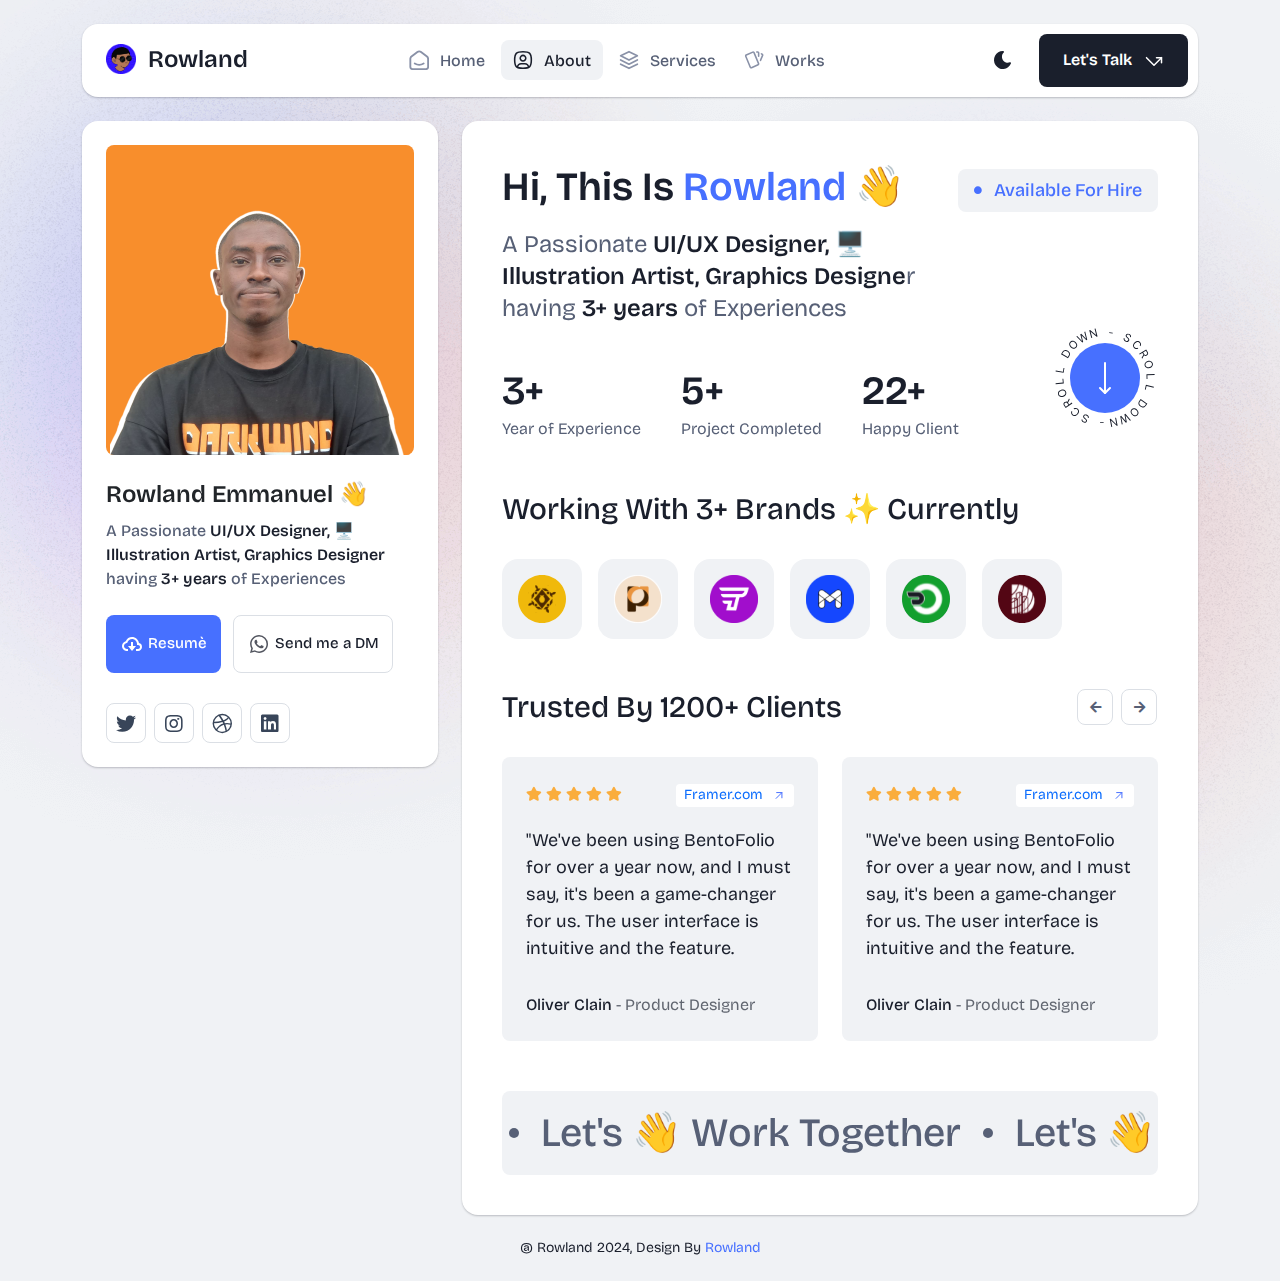
==== about.html @ 6516e1ca "New Portfolio" ====
<!DOCTYPE html>
<html lang="en">
	
	<head>
		<meta charset="UTF-8">
		<meta http-equiv="X-UA-Compatible" content="IE=edge">
		<title>Rowland Emmanuel - Creative Designer</title>
		<meta name="description"
			content=" Emmanuel Rowland - CO Founder Nexpal Nigeria, UI UX Designer, Illustration Artist, Graphics Designer">
		<meta name="viewport" content="width=device-width, initial-scale=1">

		<link rel="shortcut icon" type="image/x-icon" href="assets/img/favicon.png">
		<!-- Place favicon.ico in the root directory -->

		<!-- CSS here -->
		<link rel="stylesheet" href="assets/css/bootstrap.min.css">
		<link rel="stylesheet" href="assets/fontawsome/css/all.min.css">
		<link rel="stylesheet" href="assets/fontawsome/css/fontawesome.min.css">
		<link rel="stylesheet" href="assets/css/slick.css">
		<link rel="stylesheet" href="assets/css/magnific-popup.css">
		<link rel="stylesheet" href="assets/css/style.css">
		<link rel="stylesheet" href="assets/css/responsive.css">
	</head>

	<body>
		<div id="page-content">
			<!-- header part start -->
			<header class="header-area">
				<nav class="navbar">
					<div class="container">
						<div class="menu-container">
							<div class="logo">
								<a class="navbar-brand me-0" href="index.html">
									<img src="assets/img/logo.png" width="30px" alt="">
									<span>Rowland</span>
								</a>
							</div>
							<div class="navbar-main d-flex flex-grow-1">
								<div class="logo inner-logo d-block d-xl-none">
									<a class="navbar-brand me-0" href="index.html">
										<svg width="24" height="24" viewBox="0 0 24 24" fill="none"
											xmlns="http://www.w3.org/2000/svg">
											<path
												d="M0 1.5C0 1.10218 0.158035 0.720644 0.43934 0.43934C0.720644 0.158035 1.10218 0 1.5 0L9 0C9.39782 0 9.77936 0.158035 10.0607 0.43934C10.342 0.720644 10.5 1.10218 10.5 1.5V22.5C10.5 22.8978 10.342 23.2794 10.0607 23.5607C9.77936 23.842 9.39782 24 9 24H1.5C1.10218 24 0.720644 23.842 0.43934 23.5607C0.158035 23.2794 0 22.8978 0 22.5V1.5ZM13.5 1.5C13.5 1.10218 13.658 0.720644 13.9393 0.43934C14.2206 0.158035 14.6022 0 15 0L22.5 0C22.8978 0 23.2794 0.158035 23.5607 0.43934C23.842 0.720644 24 1.10218 24 1.5V9C24 9.39782 23.842 9.77936 23.5607 10.0607C23.2794 10.342 22.8978 10.5 22.5 10.5H15C14.6022 10.5 14.2206 10.342 13.9393 10.0607C13.658 9.77936 13.5 9.39782 13.5 9V1.5ZM13.5 15C13.5 14.6022 13.658 14.2206 13.9393 13.9393C14.2206 13.658 14.6022 13.5 15 13.5H22.5C22.8978 13.5 23.2794 13.658 23.5607 13.9393C23.842 14.2206 24 14.6022 24 15V22.5C24 22.8978 23.842 23.2794 23.5607 23.5607C23.2794 23.842 22.8978 24 22.5 24H15C14.6022 24 14.2206 23.842 13.9393 23.5607C13.658 23.2794 13.5 22.8978 13.5 22.5V15Z"
												class="logo-icon" />
										</svg>
										<span>Rowland</span>
									</a>
								</div>
								<ul class="navbar-info mx-auto">
									<li class="nav-item">
										<a class="nav-link " aria-current="page" href="index.html">
											<svg class="nav-icon" viewBox="0 0 15 15" fill="none"
												xmlns="http://www.w3.org/2000/svg">
												<path
													d="M13.475 4.92481L9.03083 1.46814C8.64082 1.16473 8.1608 1 7.66667 1C7.17254 1 6.69251 1.16473 6.3025 1.46814L1.8575 4.92481C1.59037 5.13254 1.37424 5.39858 1.22563 5.7026C1.07701 6.00662 0.99984 6.34058 1 6.67897V12.679C1 13.121 1.17559 13.5449 1.48816 13.8575C1.80072 14.17 2.22464 14.3456 2.66667 14.3456H12.6667C13.1087 14.3456 13.5326 14.17 13.8452 13.8575C14.1577 13.5449 14.3333 13.121 14.3333 12.679V6.67897C14.3333 5.99314 14.0167 5.34564 13.475 4.92481Z"
													stroke-width="1.4" stroke-linecap="round"
													stroke-linejoin="round" />
												<path
													d="M10.9753 10.1665C9.13359 11.2773 6.14859 11.2773 4.30859 10.1665"
													stroke-width="1.4"
													stroke-linecap="round" stroke-linejoin="round" />
											</svg>
											<span>Home</span>
										</a>
									</li>
									<li class="nav-item">
										<a class="nav-link active" href="about.html">
											<svg class="nav-icon" viewBox="0 0 18 18" fill="none"
												xmlns="http://www.w3.org/2000/svg">
												<path
													d="M9 9.8335C9.66304 9.8335 10.2989 9.5701 10.7678 9.10126C11.2366 8.63242 11.5 7.99654 11.5 7.3335C11.5 6.67045 11.2366 6.03457 10.7678 5.56573C10.2989 5.09689 9.66304 4.8335 9 4.8335C8.33696 4.8335 7.70107 5.09689 7.23223 5.56573C6.76339 6.03457 6.5 6.67045 6.5 7.3335C6.5 7.99654 6.76339 8.63242 7.23223 9.10126C7.70107 9.5701 8.33696 9.8335 9 9.8335Z"
													stroke-width="1.4" stroke-linecap="round"
													stroke-linejoin="round" />
												<path
													d="M9 1.5C15 1.5 16.5 3 16.5 9C16.5 15 15 16.5 9 16.5C3 16.5 1.5 15 1.5 9C1.5 3 3 1.5 9 1.5Z"
													stroke-width="1.4" stroke-linecap="round"
													stroke-linejoin="round" />
												<path
													d="M4 15.7085V15.6668C4 14.7828 4.35119 13.9349 4.97631 13.3098C5.60143 12.6847 6.44928 12.3335 7.33333 12.3335H10.6667C11.5507 12.3335 12.3986 12.6847 13.0237 13.3098C13.6488 13.9349 14 14.7828 14 15.6668V15.7085"
													stroke-width="1.4" stroke-linecap="round"
													stroke-linejoin="round" />
											</svg>
											About
										</a>
									</li>
									<li class="nav-item">
										<a class="nav-link" href="services.html">
											<svg class="nav-icon" viewBox="0 0 16 16" fill="none"
												xmlns="http://www.w3.org/2000/svg">
												<path
													d="M7.99967 1.3335L1.33301 4.66683L7.99967 8.00016L14.6663 4.66683L7.99967 1.3335Z"
													stroke-width="1.4" stroke-linecap="round"
													stroke-linejoin="round" />
												<path d="M1.33301 8L7.99967 11.3333L14.6663 8" stroke-width="1.4"
													stroke-linecap="round"
													stroke-linejoin="round" />
												<path d="M1.33301 11.3335L7.99967 14.6668L14.6663 11.3335"
													stroke-width="1.4" stroke-linecap="round"
													stroke-linejoin="round" />
											</svg>
											Services
										</a>
									</li>
									<li class="nav-item">
										<a class="nav-link" href="portfolio.html">
											<svg class="nav-icon" viewBox="0 0 18 17" fill="none"
												xmlns="http://www.w3.org/2000/svg">
												<path
													d="M2.00326 3.99733L7.95159 1.40649C8.04974 1.36442 8.15533 1.34243 8.26212 1.34181C8.3689 1.34119 8.47473 1.36196 8.57337 1.40289C8.67201 1.44382 8.76145 1.50408 8.83642 1.58013C8.9114 1.65617 8.97039 1.74646 9.00992 1.84566L13.1133 11.764C13.1985 11.9651 13.2014 12.1917 13.1213 12.3949C13.0412 12.5982 12.8845 12.7618 12.6849 12.8507L6.73742 15.4415C6.63922 15.4837 6.53356 15.5058 6.42668 15.5065C6.3198 15.5072 6.21387 15.4864 6.11514 15.4455C6.0164 15.4046 5.92688 15.3442 5.85184 15.2681C5.7768 15.192 5.71778 15.1016 5.67826 15.0023L1.57492 5.08316C1.48963 4.88204 1.48673 4.65546 1.56684 4.45222C1.64696 4.24898 1.80367 4.08616 2.00326 3.99733Z"
													stroke-width="1.4" stroke-linecap="round"
													stroke-linejoin="round" />
												<path
													d="M11.5 1.3335H12.3333C12.5543 1.3335 12.7663 1.42129 12.9226 1.57757C13.0789 1.73385 13.1667 1.94582 13.1667 2.16683V5.0835"
													stroke-width="1.4" stroke-linecap="round"
													stroke-linejoin="round" />
												<path
													d="M15.6663 3C15.8863 3.09333 16.0997 3.18083 16.3063 3.2625C16.5098 3.34882 16.6706 3.51241 16.7534 3.71729C16.8362 3.92217 16.8343 4.15155 16.748 4.355L14.833 8.83334"
													stroke-width="1.4" stroke-linecap="round"
													stroke-linejoin="round" />
											</svg>
											Works
										</a>
									</li>
								</ul>
								<div class="header-right-info d-flex align-items-center">
									<button class="theme-control-btn">
										<span class="dark">
											<svg width="24" height="24" viewBox="0 0 24 24" fill="none"
												xmlns="http://www.w3.org/2000/svg">
												<path
													d="M11.8005 3C10.207 3.0003 8.64356 3.44286 7.27683 4.28049C5.91011 5.11811 4.79139 6.31937 4.04002 7.75612C3.28865 9.19288 2.93281 10.8112 3.01046 12.4386C3.08811 14.0659 3.59633 15.6411 4.48091 16.9963C5.3655 18.3514 6.59326 19.4356 8.03324 20.1333C9.47322 20.8309 11.0714 21.1157 12.6573 20.9574C14.2432 20.7991 15.7573 20.2036 17.0381 19.2344C18.319 18.2652 19.3185 16.9587 19.9301 15.4542C20.2302 14.7162 19.5111 13.9746 18.7875 14.2752C17.5475 14.7888 16.1706 14.8418 14.8963 14.425C13.622 14.0082 12.5308 13.1479 11.8126 11.9937C11.0943 10.8396 10.7943 9.4645 10.9648 8.10764C11.1353 6.75077 11.7655 5.49792 12.7458 4.5669L12.8136 4.4949C13.2986 3.9279 12.913 3.0072 12.1464 3.0072H11.9122L11.8524 3.0018L11.7996 3H11.8005Z"
													fill="#1A1F2C" />
											</svg>
											<small class="theme-text d-block d-xl-none">Change appearance</small>
										</span>
										<span class="light">
											<svg width="24" height="24" viewBox="0 0 24 24" fill="none"
												xmlns="http://www.w3.org/2000/svg">
												<path
													d="M12 19C12.2449 19 12.4813 19.09 12.6644 19.2527C12.8474 19.4155 12.9643 19.6397 12.993 19.883L13 20V21C12.9997 21.2549 12.9021 21.5 12.7272 21.6854C12.5522 21.8707 12.313 21.9822 12.0586 21.9972C11.8042 22.0121 11.5536 21.9293 11.3582 21.7657C11.1627 21.6021 11.0371 21.3701 11.007 21.117L11 21V20C11 19.7348 11.1054 19.4804 11.2929 19.2929C11.4804 19.1054 11.7348 19 12 19Z"
													fill="#FD7E41" />
												<path
													d="M18.3127 16.9099L18.4067 16.9929L19.1067 17.6929C19.2861 17.8729 19.3902 18.1144 19.398 18.3683C19.4057 18.6223 19.3165 18.8697 19.1485 19.0602C18.9804 19.2508 18.7462 19.3702 18.4933 19.3943C18.2403 19.4184 17.9877 19.3454 17.7867 19.1899L17.6927 19.1069L16.9927 18.4069C16.8202 18.2347 16.7165 18.0053 16.7012 17.7619C16.6859 17.5186 16.76 17.278 16.9097 17.0855C17.0593 16.893 17.2741 16.7618 17.5137 16.7166C17.7533 16.6713 18.0012 16.7152 18.2107 16.8399L18.3127 16.9099Z"
													fill="#FD7E41" />
												<path
													d="M7.00747 16.993C7.17965 17.1652 7.28308 17.3943 7.29836 17.6373C7.31364 17.8803 7.23972 18.1206 7.09047 18.313L7.00747 18.407L6.30747 19.107C6.12751 19.2863 5.88604 19.3905 5.63209 19.3982C5.37814 19.406 5.13076 19.3168 4.94019 19.1487C4.74963 18.9807 4.63017 18.7464 4.60607 18.4935C4.58198 18.2406 4.65506 17.988 4.81047 17.787L4.89347 17.693L5.59347 16.993C5.781 16.8055 6.03531 16.7002 6.30047 16.7002C6.56563 16.7002 6.81994 16.8055 7.00747 16.993Z"
													fill="#FD7E41" />
												<path
													d="M3.99987 11C4.25475 11.0003 4.4999 11.0979 4.68524 11.2728C4.87057 11.4478 4.9821 11.687 4.99704 11.9414C5.01198 12.1958 4.92919 12.4464 4.7656 12.6418C4.60201 12.8373 4.36996 12.9629 4.11687 12.993L3.99987 13H2.99987C2.74499 12.9997 2.49984 12.9021 2.3145 12.7272C2.12916 12.5522 2.01763 12.313 2.0027 12.0586C1.98776 11.8042 2.07054 11.5536 2.23413 11.3582C2.39772 11.1627 2.62977 11.0371 2.88287 11.007L2.99987 11H3.99987Z"
													fill="#FD7E41" />
												<path
													d="M20.9999 11C21.2547 11.0003 21.4999 11.0979 21.6852 11.2728C21.8706 11.4478 21.9821 11.687 21.997 11.9414C22.012 12.1958 21.9292 12.4464 21.7656 12.6418C21.602 12.8373 21.37 12.9629 21.1169 12.993L20.9999 13H19.9999C19.745 12.9997 19.4998 12.9021 19.3145 12.7272C19.1292 12.5522 19.0176 12.313 19.0027 12.0586C18.9878 11.8042 19.0705 11.5536 19.2341 11.3582C19.3977 11.1627 19.6298 11.0371 19.8829 11.007L19.9999 11H20.9999Z"
													fill="#FD7E41" />
												<path
													d="M6.21264 4.80985L6.30664 4.89285L7.00664 5.59285C7.18599 5.77281 7.29011 6.01429 7.29787 6.26824C7.30562 6.52219 7.21642 6.76957 7.04839 6.96013C6.88036 7.1507 6.64609 7.27016 6.39316 7.29425C6.14024 7.31834 5.88763 7.24526 5.68664 7.08985L5.59264 7.00685L4.89264 6.30685C4.72073 6.13453 4.61757 5.90543 4.6025 5.66248C4.58744 5.41954 4.6615 5.17945 4.8108 4.98721C4.9601 4.79497 5.1744 4.66378 5.41351 4.61824C5.65262 4.57271 5.90013 4.61594 6.10964 4.73985L6.21264 4.80985Z"
													fill="#FD7E41" />
												<path
													d="M19.1071 4.89288C19.2793 5.06508 19.3827 5.29418 19.398 5.5372C19.4132 5.78023 19.3393 6.02048 19.1901 6.21288L19.1071 6.30688L18.4071 7.00688C18.2271 7.18623 17.9856 7.29036 17.7317 7.29811C17.4777 7.30587 17.2304 7.21667 17.0398 7.04864C16.8492 6.8806 16.7298 6.64633 16.7057 6.39341C16.6816 6.14049 16.7547 5.88788 16.9101 5.68688L16.9931 5.59288L17.6931 4.89288C17.8806 4.70541 18.1349 4.6001 18.4001 4.6001C18.6652 4.6001 18.9196 4.70541 19.1071 4.89288Z"
													fill="#FD7E41" />
												<path
													d="M12 2C12.2449 2.00003 12.4813 2.08996 12.6644 2.25272C12.8474 2.41547 12.9643 2.63975 12.993 2.883L13 3V4C12.9997 4.25488 12.9021 4.50003 12.7272 4.68537C12.5522 4.8707 12.313 4.98223 12.0586 4.99717C11.8042 5.01211 11.5536 4.92933 11.3582 4.76573C11.1627 4.60214 11.0371 4.3701 11.007 4.117L11 4V3C11 2.73478 11.1054 2.48043 11.2929 2.29289C11.4804 2.10536 11.7348 2 12 2Z"
													fill="#FD7E41" />
												<path
													d="M12 7C12.9797 6.99994 13.9378 7.28769 14.7553 7.8275C15.5729 8.36731 16.2138 9.1354 16.5986 10.0364C16.9833 10.9373 17.0949 11.9315 16.9195 12.8953C16.7441 13.8592 16.2893 14.7502 15.6118 15.4579C14.9343 16.1655 14.0638 16.6585 13.1085 16.8756C12.1532 17.0928 11.1552 17.0245 10.2383 16.6793C9.3215 16.334 8.52629 15.7271 7.95146 14.9338C7.37663 14.1405 7.04752 13.1958 7.005 12.217L7 12L7.005 11.783C7.06092 10.4958 7.61161 9.27978 8.54222 8.38866C9.47284 7.49754 10.7115 7.00007 12 7Z"
													fill="#FD7E41" />
											</svg>
											<small class="theme-text d-block d-xl-none">Change appearance</small>
										</span>
									</button>
									<a href="https://https://wa.me/+2348056181059" target="_blank" class="lets-talk-btn">
										Let's Talk
										<svg class="icon" width="20" height="20" viewBox="0 0 20 20"
											fill="none"
											xmlns="http://www.w3.org/2000/svg">
											<path d="M17.5 11.6665V6.6665H12.5" stroke="white" stroke-width="1.5"
												stroke-linecap="round"
												stroke-linejoin="round" />
											<path d="M17.5 6.6665L10 14.1665L2.5 6.6665" stroke="white"
												stroke-width="1.5" stroke-linecap="round"
												stroke-linejoin="round" />
										</svg>
									</a>
								</div>
							</div>
							<div class="mobile-menu-overlay d-block d-lg-none"></div>
							<div class="mobile-menu-control-bar d-block d-xl-none">
								<button class="mobile-menu-control-bar">
									<i class="fas fa-bars"></i>
								</button>
							</div>
						</div>
					</div>
				</nav>
			</header>
			<!-- header part end -->

			<!-- main area part start -->
			<main>

				<section class="content-box-area mt-4">
					<div class="container">
						<div class="row g-4">
							<div class="col-xl-4">
								<div class="card profile-card">
									<div class="card-body">
										<div class="image text-center">
											<img src="assets/img/images/profile.png" alt="profile">
										</div>
										<div class="text">
											<h3 class="card-title">Rowland Emmanuel 👋</h3>
											<p>A Passionate <span>UI/UX Designer,</span> 🖥️ <span>Illustration Artist, Graphics Designer</span> having <span>3+
													years</span> of Experiences </p>
											<div class="common-button-groups">
												<a class="btn btn-call" href="assets/resume/Emmanuel Rowland (Updated).pdf">
													<svg xmlns="http://www.w3.org/2000/svg" width="24" height="24" viewBox="0 0 24 24" style="fill: rgb(255, 255, 255);"><path d="M18.948 11.112C18.511 7.67 15.563 5 12.004 5c-2.756 0-5.15 1.611-6.243 4.15-2.148.642-3.757 2.67-3.757 4.85 0 2.757 2.243 5 5 5h1v-2h-1c-1.654 0-3-1.346-3-3 0-1.404 1.199-2.757 2.673-3.016l.581-.102.192-.558C8.153 8.273 9.898 7 12.004 7c2.757 0 5 2.243 5 5v1h1c1.103 0 2 .897 2 2s-.897 2-2 2h-2v2h2c2.206 0 4-1.794 4-4a4.008 4.008 0 0 0-3.056-3.888z"></path><path d="M13.004 14v-4h-2v4h-3l4 5 4-5z"></path></svg>
													Resumè
												</a>
												<a href="https://https://wa.me/+2348056181059">

													<button class="btn btn-copy">
														<svg xmlns="http://www.w3.org/2000/svg" width="24" height="24" viewBox="0 0 24 24" style="fill: rgb(83, 86, 96);"><path fill-rule="evenodd" clip-rule="evenodd" d="M18.403 5.633A8.919 8.919 0 0 0 12.053 3c-4.948 0-8.976 4.027-8.978 8.977 0 1.582.413 3.126 1.198 4.488L3 21.116l4.759-1.249a8.981 8.981 0 0 0 4.29 1.093h.004c4.947 0 8.975-4.027 8.977-8.977a8.926 8.926 0 0 0-2.627-6.35m-6.35 13.812h-.003a7.446 7.446 0 0 1-3.798-1.041l-.272-.162-2.824.741.753-2.753-.177-.282a7.448 7.448 0 0 1-1.141-3.971c.002-4.114 3.349-7.461 7.465-7.461a7.413 7.413 0 0 1 5.275 2.188 7.42 7.42 0 0 1 2.183 5.279c-.002 4.114-3.349 7.462-7.461 7.462m4.093-5.589c-.225-.113-1.327-.655-1.533-.73-.205-.075-.354-.112-.504.112s-.58.729-.711.879-.262.168-.486.056-.947-.349-1.804-1.113c-.667-.595-1.117-1.329-1.248-1.554s-.014-.346.099-.458c.101-.1.224-.262.336-.393.112-.131.149-.224.224-.374s.038-.281-.019-.393c-.056-.113-.505-1.217-.692-1.666-.181-.435-.366-.377-.504-.383a9.65 9.65 0 0 0-.429-.008.826.826 0 0 0-.599.28c-.206.225-.785.767-.785 1.871s.804 2.171.916 2.321c.112.15 1.582 2.415 3.832 3.387.536.231.954.369 1.279.473.537.171 1.026.146 1.413.089.431-.064 1.327-.542 1.514-1.066.187-.524.187-.973.131-1.067-.056-.094-.207-.151-.43-.263"></path></svg>
														Send me a DM
													</button>
												</a>
											</div>
											<div class="social-media-icon">
												<ul class="list-unstyled">
													<li><a href="#"><i class="fab fa-twitter"></i></a></li>
													<li><a href="#"><i class="fab fa-instagram"></i></a></li>
													<li><a href="#"><i class="fab fa-dribbble"></i></a></li>
													<li><a href="#"><i class="fab fa-linkedin"></i></a></li>
												</ul>
											</div>
										</div>
									</div>
								</div>
							</div>

							<div class="col-xl-8">
								<div class="card content-box-card">
									<div class="card-body">
										<div class="top-info">
											<div class="text">
												<h1 class="main-title">Hi, This Is <span>Rowland</span> 👋</h1>
												<p>A Passionate <span><b>UI/UX Designer,</b></span> 🖥️ <span><b>Illustration Artist,</b> <b>Graphics Designe</b>r</span> having <span><b>3+
													years</b></span> of Experiences </p>
											</div>
											<div class="available-btn">
												<span><i class="fas fa-circle"></i> Available For Hire</span>
											</div>
										</div>
										<div class="counter-area">
											<div class="counter">
												<div class="counter-item">
													<h3 class="number">3+</h3>
													<p class="subtitle">Year of Experience</p>
												</div>
												<div class="counter-item">
													<h3 class="number">5+</h3>
													<p class="subtitle">Project Completed
													</p>
												</div>
												<div class="counter-item">
													<h3 class="number">22+</h3>
													<p class="subtitle">Happy Client
													</p>
												</div>
											</div>
											<div class="circle-area">
												<div class="circle-text">
													<img class="circle-image" src="assets/img/about-us/circle-text.svg"
														alt="circle-text">
													<img class="circle-image circle-image-light d-none"
														src="assets/img/about-us/circle-text-light.svg" alt="circle-text">
													<span class="arrow-down">
														<svg width="40" height="40" viewBox="0 0 40 40" fill="none"
															xmlns="http://www.w3.org/2000/svg">
															<path d="M20 5V35" stroke="white" stroke-width="2"
																stroke-linecap="round"
																stroke-linejoin="round" />
															<path d="M15 30L20 35L25 30" stroke="white" stroke-width="2"
																stroke-linecap="round"
																stroke-linejoin="round" />
														</svg>
													</span>
												</div>
											</div>
										</div>
										<div class="working-with-area">
											<h2 class="main-common-title">Working With 3+ Brands ✨ Currently
											</h2>
											<div class="working-with-main">
												<div class="items">
													<img src="assets/img/icons/cryptomart.svg" alt="notion">
												</div>
												<div class="items">
													<img src="assets/img/icons/nexpal.svg" alt="webflow">
												</div>
												<div class="items">
													<img src="assets/img/icons/trippayer.svg" alt="mico">
												</div>
												<div class="items">
													<img src="assets/img/icons/methrex.svg" alt="framer">
												</div>
												<div class="items">
													<img src="assets/img/icons/radar.svg" alt="zeplin">
												</div>
												<div class="items">
													<img src="assets/img/icons/davanni.svg" alt="figma">
												</div>
												
											</div>
										</div>
										<div class="client-feedback">
											<h2 class="main-common-title">Trusted By 1200+ Clients
											</h2>
											<div class="row client-feedback-slider">
												<div class="col-lg-6">
													<div class="feedback-item">
														<div class="feedback-top-info">
															<div class="rating">
																<i class="fas fa-star"></i>
																<i class="fas fa-star"></i>
																<i class="fas fa-star"></i>
																<i class="fas fa-star"></i>
																<i class="fas fa-star"></i>
															</div>
															<div class="website">
																<a href="#">Framer.com
																	<svg class="arrow-up" width="14" height="15"
																		viewBox="0 0 14 15" fill="none"
																		xmlns="http://www.w3.org/2000/svg">
																		<path d="M9.91634 4.5835L4.08301 10.4168"
																			stroke-linecap="round"
																			stroke-linejoin="round" />
																		<path d="M4.66699 4.5835H9.91699V9.8335"
																			stroke-linecap="round"
																			stroke-linejoin="round" />
																	</svg>
																</a>
															</div>
														</div>
														<div class="details">
															<p>
																"We've been using BentoFolio for over a year now, and I must
																say, it's been a game-changer
																for us. The user interface is intuitive and the feature.
															</p>
														</div>
														<div class="designation">
															<p><span>Oliver Clain</span> - Product Designer</p>
														</div>
													</div>
												</div>
												<div class="col-lg-6">
													<div class="feedback-item">
														<div class="feedback-top-info">
															<div class="rating">
																<i class="fas fa-star"></i>
																<i class="fas fa-star"></i>
																<i class="fas fa-star"></i>
																<i class="fas fa-star"></i>
																<i class="fas fa-star"></i>
															</div>
															<div class="website">
																<a href="#">Framer.com
																	<svg class="arrow-up" width="14" height="15"
																		viewBox="0 0 14 15" fill="none"
																		xmlns="http://www.w3.org/2000/svg">
																		<path d="M9.91634 4.5835L4.08301 10.4168"
																			stroke-linecap="round"
																			stroke-linejoin="round" />
																		<path d="M4.66699 4.5835H9.91699V9.8335"
																			stroke-linecap="round"
																			stroke-linejoin="round" />
																	</svg>
																</a>
															</div>
														</div>
														<div class="details">
															<p>
																"We've been using BentoFolio for over a year now, and I must
																say, it's been a game-changer
																for us. The user interface is intuitive and the feature.
															</p>
														</div>
														<div class="designation">
															<p><span>Oliver Clain</span> - Product Designer</p>
														</div>
													</div>
												</div>
												<div class="col-lg-6">
													<div class="feedback-item">
														<div class="feedback-top-info">
															<div class="rating">
																<i class="fas fa-star"></i>
																<i class="fas fa-star"></i>
																<i class="fas fa-star"></i>
																<i class="fas fa-star"></i>
																<i class="fas fa-star"></i>
															</div>
															<div class="website">
																<a href="#">Framer.com
																	<svg class="arrow-up" width="14" height="15"
																		viewBox="0 0 14 15" fill="none"
																		xmlns="http://www.w3.org/2000/svg">
																		<path d="M9.91634 4.5835L4.08301 10.4168"
																			stroke-linecap="round"
																			stroke-linejoin="round" />
																		<path d="M4.66699 4.5835H9.91699V9.8335"
																			stroke-linecap="round"
																			stroke-linejoin="round" />
																	</svg>
																</a>
															</div>
														</div>
														<div class="details">
															<p>
																"We've been using BentoFolio for over a year now, and I must
																say, it's been a game-changer
																for us. The user interface is intuitive and the feature.
															</p>
														</div>
														<div class="designation">
															<p><span>Oliver Clain</span> - Product Designer</p>
														</div>
													</div>
												</div>
											</div>
										</div>
										
										
										<div class="work-together-slider">
											<div class="slider-main d-flex gap-4 align-items-center">
												<div class="slider-item">
													<a href="contact.html">Let's 👋 Work Together</a>
													<a href="contact.html">Let's 👋 Work Together</a>
												</div>
												<div class="slider-item">
													<a href="contact.html">Let's 👋 Work Together</a>
													<a href="contact.html">Let's 👋 Work Together</a>
												</div>
											</div>
										</div>
									</div>
								</div>
							</div>
						</div>
					</div>
				</section>

				<!-- background shape area start -->
				<div class="background-shapes">
					<div class="shape-1 common-shape">
						<img src="assets/img/bg/banner-shape-1.png" alt="banner-shape-1">
					</div>
					<div class="shape-2 common-shape">
						<img src="assets/img/bg/banner-shape-1.png" alt="banner-shape-1">
					</div>
					<div class="threed-shape-1 move-with-cursor" data-value="1">
						<img src="assets/img/bg/object-3d-1.png" alt="object-3d-1">
					</div>
					<div class="threed-shape-2 move-with-cursor" data-value="1">
						<img src="assets/img/bg/object-3d-2.png" alt="object-3d-2">
					</div>
				</div>
				<!-- background shape area end -->
			</main>
			<!-- main area part end -->

			<!-- footer part start -->
			<footer class="footer-area">
				<div class="container">
					<div class="text text-center">
						<p>@ Rowland 2024, Design By <a href="#">Rowland</a></p>
					</div>
				</div>
			</footer>
			<!-- footer part end -->
		</div>
		<!-- JS here -->
		<script src="assets/js/vendor/jquery-3.6.0.min.js"></script>
		<script src="assets/js/bootstrap.bundle.min.js"></script>
		<script src="assets/js/jquery.magnific-popup.min.js"></script>
		<script src="assets/js/ajax-form.js"></script>
		<script src="assets/js/clipboard.min.js"></script>
		<script src="assets/js/slick.min.js"></script>
		<script src="assets/js/script.js"></script>
	</body>

	
</html>
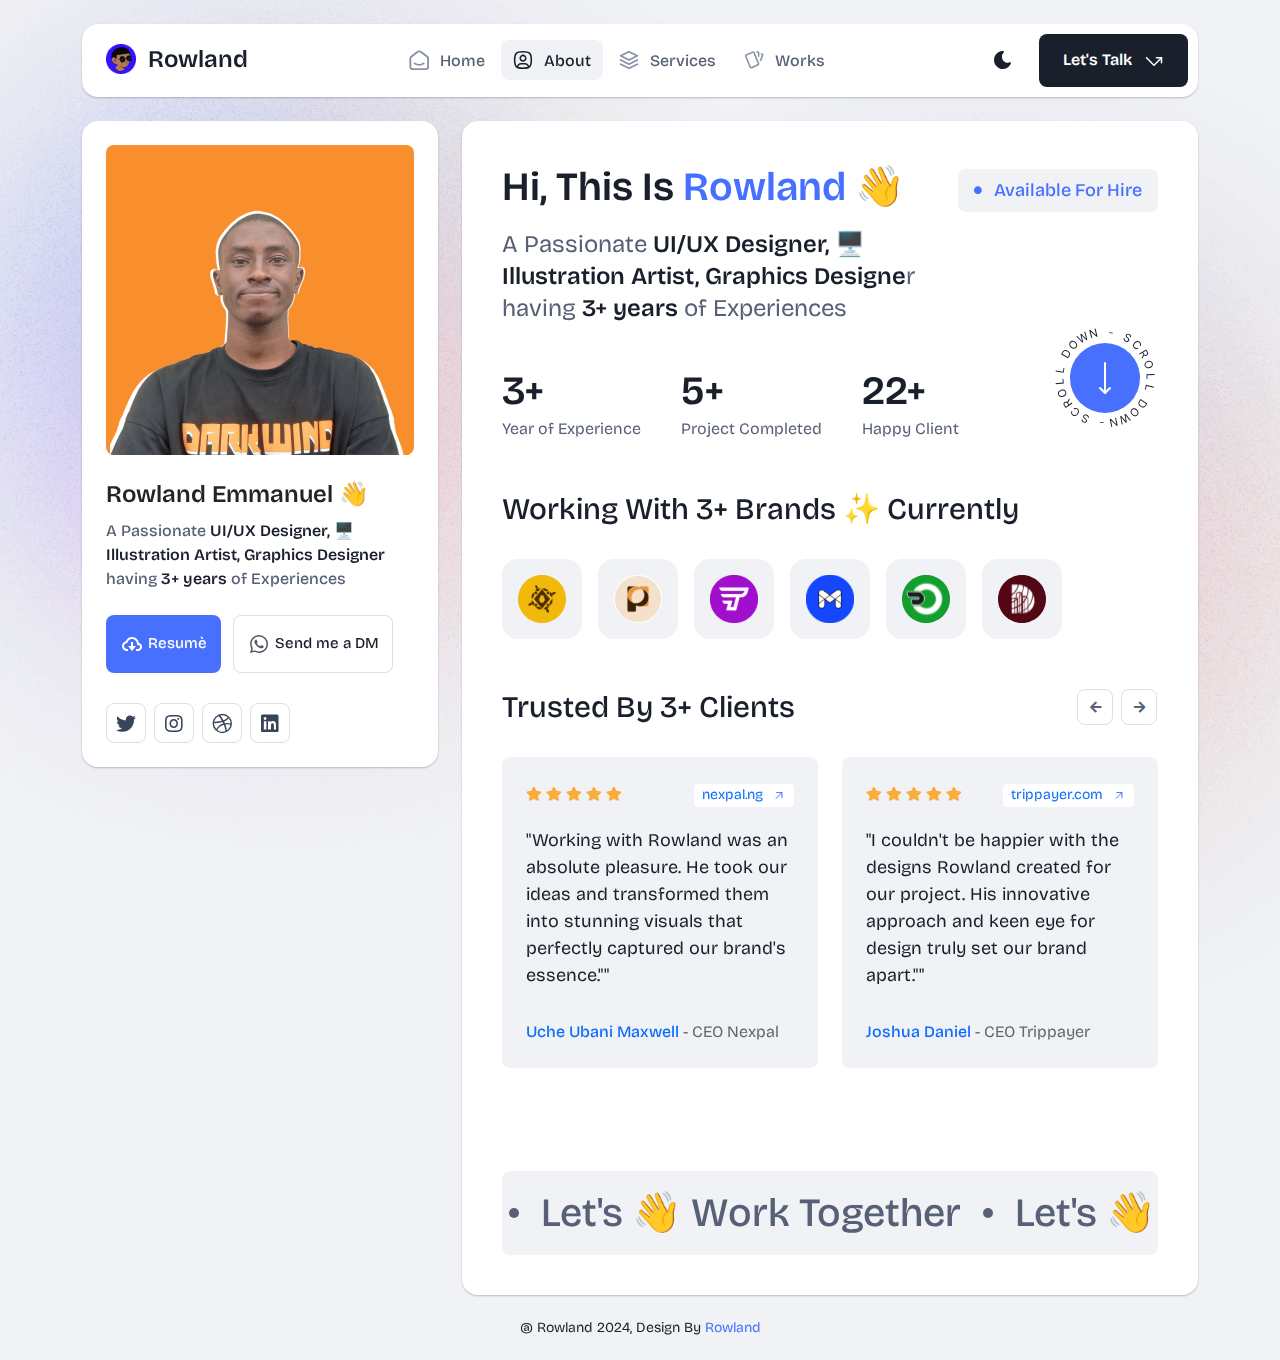
==== commit b89c18e3: "New Portfolio" ====
--- a/about.html
+++ b/about.html
@@ -312,8 +312,9 @@
 												
 											</div>
 										</div>
+										
 										<div class="client-feedback">
-											<h2 class="main-common-title">Trusted By 1200+ Clients
+											<h2 class="main-common-title">Trusted By 3+ Clients
 											</h2>
 											<div class="row client-feedback-slider">
 												<div class="col-lg-6">
@@ -327,7 +328,7 @@
 																<i class="fas fa-star"></i>
 															</div>
 															<div class="website">
-																<a href="#">Framer.com
+																<a href="https://nexpal.ng">nexpal.ng
 																	<svg class="arrow-up" width="14" height="15"
 																		viewBox="0 0 14 15" fill="none"
 																		xmlns="http://www.w3.org/2000/svg">
@@ -343,13 +344,11 @@
 														</div>
 														<div class="details">
 															<p>
-																"We've been using BentoFolio for over a year now, and I must
-																say, it's been a game-changer
-																for us. The user interface is intuitive and the feature.
+																"Working with Rowland was an absolute pleasure. He took our ideas and transformed them into stunning visuals that perfectly captured our brand's essence.""
 															</p>
 														</div>
 														<div class="designation">
-															<p><span>Oliver Clain</span> - Product Designer</p>
+															<p><span><a href="https://www.linkedin.com/in/uche-ubani-4636b0210/">Uche Ubani Maxwell</a></span> - CEO Nexpal</p>
 														</div>
 													</div>
 												</div>
@@ -364,7 +363,7 @@
 																<i class="fas fa-star"></i>
 															</div>
 															<div class="website">
-																<a href="#">Framer.com
+																<a href="https://trippayer.com">trippayer.com
 																	<svg class="arrow-up" width="14" height="15"
 																		viewBox="0 0 14 15" fill="none"
 																		xmlns="http://www.w3.org/2000/svg">
@@ -380,13 +379,11 @@
 														</div>
 														<div class="details">
 															<p>
-																"We've been using BentoFolio for over a year now, and I must
-																say, it's been a game-changer
-																for us. The user interface is intuitive and the feature.
+																"I couldn't be happier with the designs Rowland created for our project. His innovative approach and keen eye for design truly set our brand apart.""
 															</p>
 														</div>
 														<div class="designation">
-															<p><span>Oliver Clain</span> - Product Designer</p>
+															<p><span><a href="https://www.linkedin.com/in/joshua-daniel-b7bb4b1b9/">Joshua Daniel</a></span> - CEO Trippayer</p>
 														</div>
 													</div>
 												</div>
@@ -401,7 +398,7 @@
 																<i class="fas fa-star"></i>
 															</div>
 															<div class="website">
-																<a href="#">Framer.com
+																<a href="#">cryptomart.com.ng
 																	<svg class="arrow-up" width="14" height="15"
 																		viewBox="0 0 14 15" fill="none"
 																		xmlns="http://www.w3.org/2000/svg">
@@ -417,13 +414,11 @@
 														</div>
 														<div class="details">
 															<p>
-																"We've been using BentoFolio for over a year now, and I must
-																say, it's been a game-changer
-																for us. The user interface is intuitive and the feature.
+																"His creativity, and collaborative spirit made a huge difference in our campaign's success. The feedback we received from our audience was overwhelmingly positive."
 															</p>
 														</div>
 														<div class="designation">
-															<p><span>Oliver Clain</span> - Product Designer</p>
+															<p><span>Wealth Samuel</span> - CEO CryptoMart</p>
 														</div>
 													</div>
 												</div>
@@ -434,12 +429,12 @@
 										<div class="work-together-slider">
 											<div class="slider-main d-flex gap-4 align-items-center">
 												<div class="slider-item">
-													<a href="contact.html">Let's 👋 Work Together</a>
-													<a href="contact.html">Let's 👋 Work Together</a>
+													<a href="https://https://wa.me/+2348056181059">Let's 👋 Work Together</a>
+													<a href="https://https://wa.me/+2348056181059">Let's 👋 Work Together</a>
 												</div>
 												<div class="slider-item">
-													<a href="contact.html">Let's 👋 Work Together</a>
-													<a href="contact.html">Let's 👋 Work Together</a>
+													<a href="https://https://wa.me/+2348056181059">Let's 👋 Work Together</a>
+													<a href="https://https://wa.me/+2348056181059">Let's 👋 Work Together</a>
 												</div>
 											</div>
 										</div>
